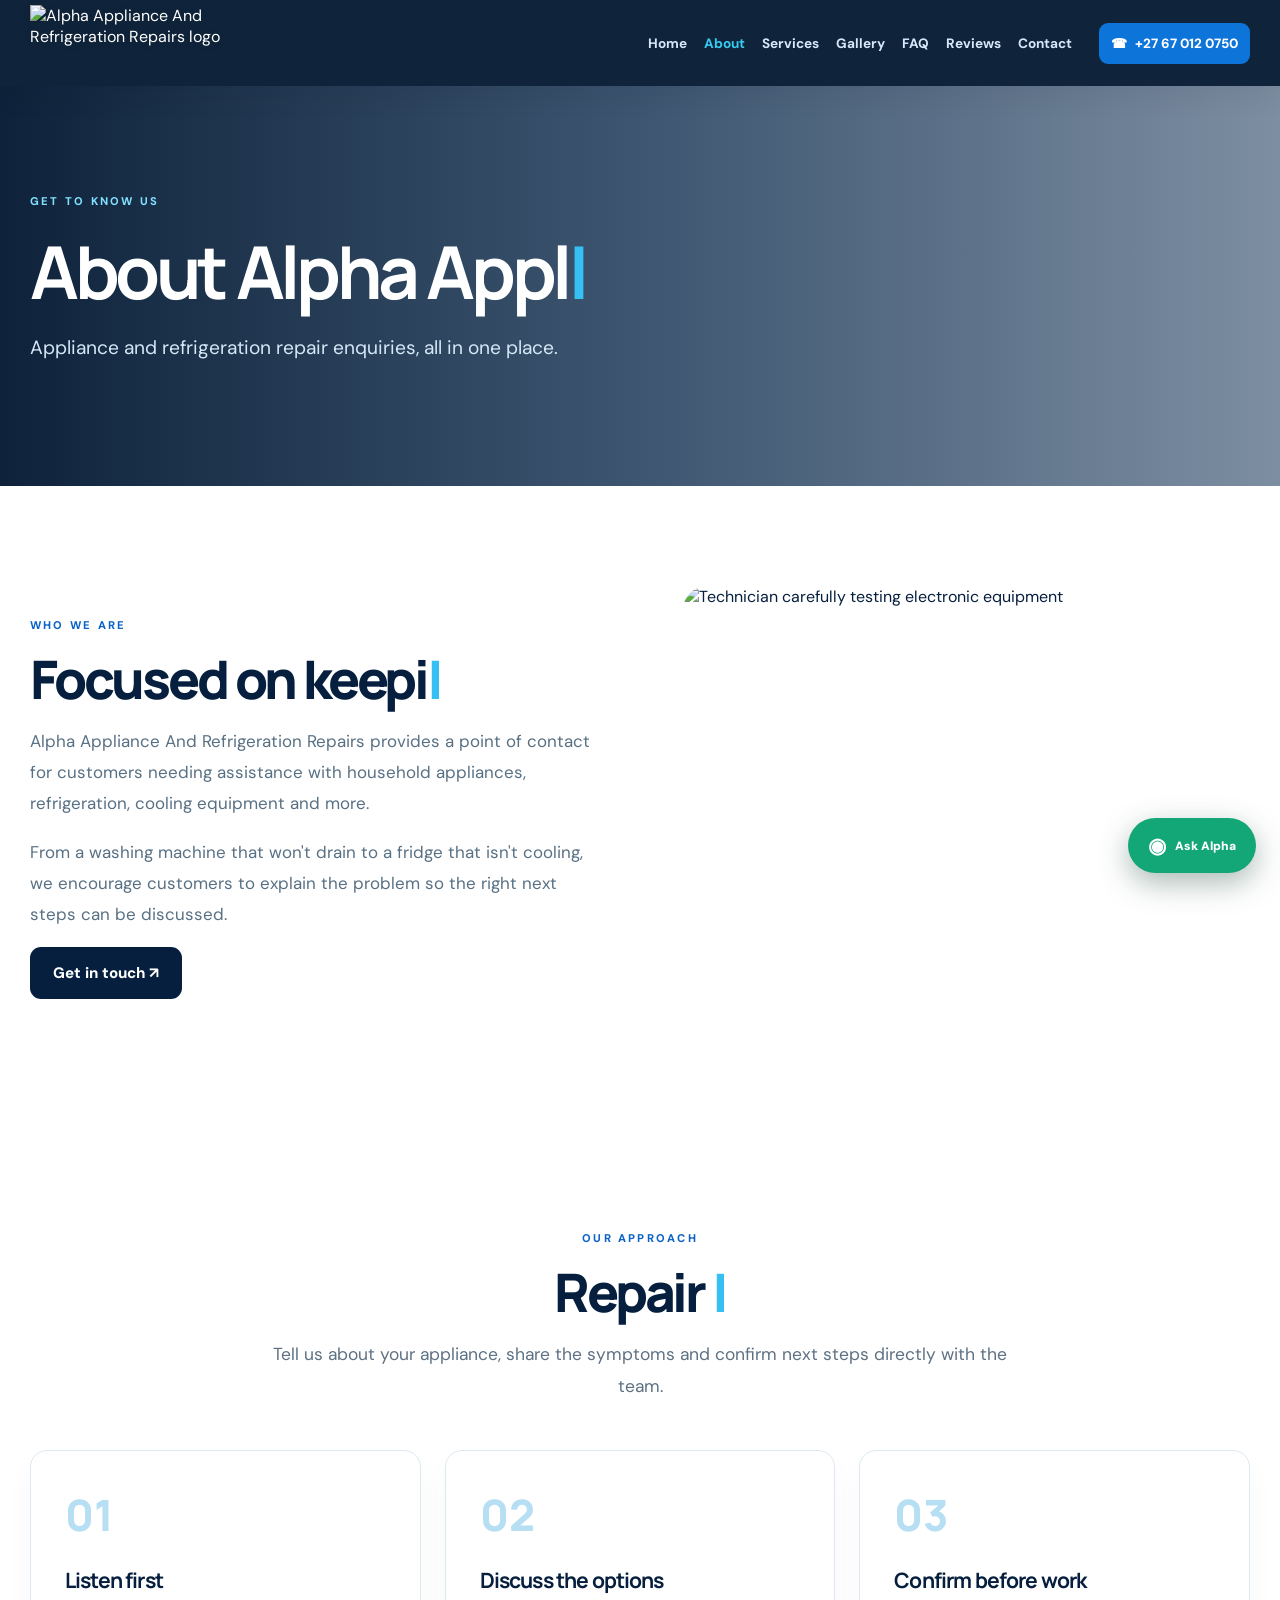
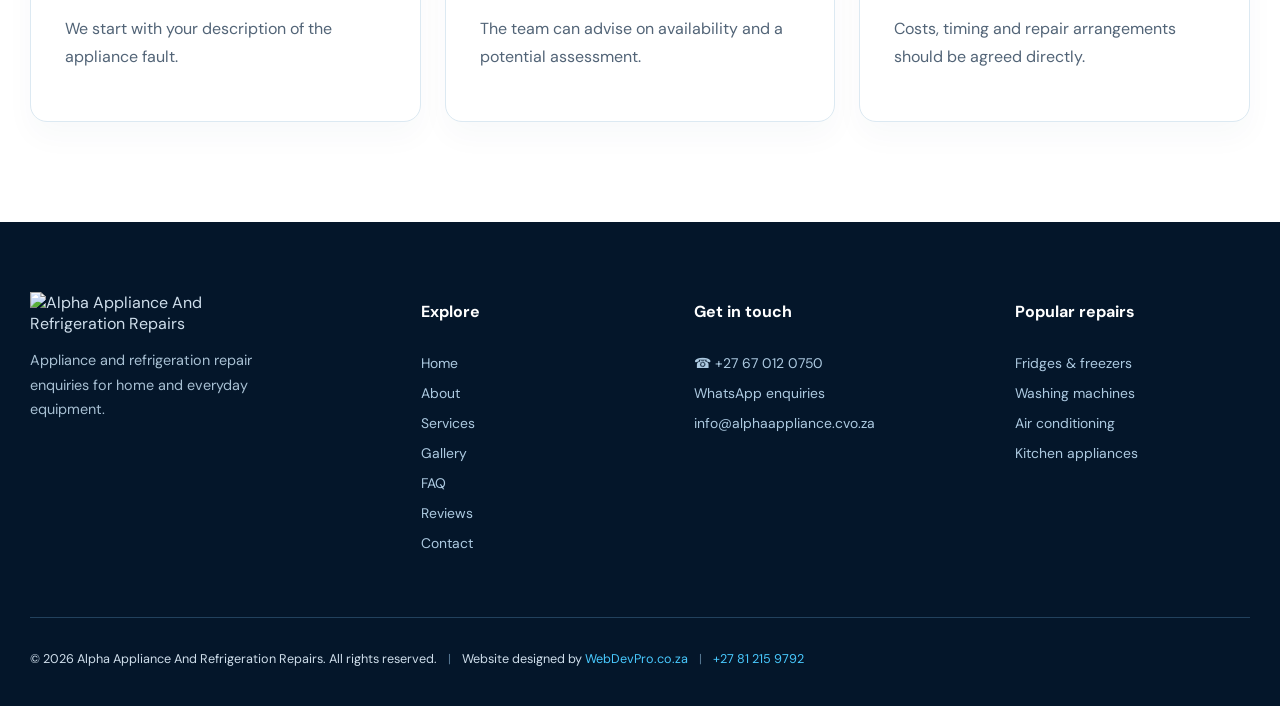
==== about/index.html @ 16c7a9ef "Build UltraMax 7 Alpha Appliance multi-page website" ====
<!doctype html><html lang="en-ZA"><head><meta charset="utf-8"><meta name="viewport" content="width=device-width,initial-scale=1"><meta name="theme-color" content="#061f3e"><meta name="description" content="Learn about Alpha Appliance And Refrigeration Repairs and our practical approach to refrigeration and household appliance repair enquiries."><meta name="robots" content="index,follow,max-image-preview:large"><link rel="canonical" href="https://alpha-appliance-refrigeration.vercel.app/about/"><meta property="og:type" content="website"><meta property="og:site_name" content="Alpha Appliance And Refrigeration Repairs"><meta property="og:title" content="About Us | Alpha Appliance And Refrigeration Repairs"><meta property="og:description" content="Learn about Alpha Appliance And Refrigeration Repairs and our practical approach to refrigeration and household appliance repair enquiries."><meta property="og:url" content="https://alpha-appliance-refrigeration.vercel.app/about/"><meta property="og:image" content="https://images.pexels.com/photos/5463580/pexels-photo-5463580.jpeg"><meta name="twitter:card" content="summary_large_image"><title>About Us | Alpha Appliance And Refrigeration Repairs</title><link rel="icon" href="/assets/icon.svg" type="image/svg+xml"><link rel="manifest" href="/manifest.webmanifest"><link rel="preconnect" href="https://images.pexels.com"><link rel="stylesheet" href="/styles.css"><script type="application/ld+json">{"@context":"https://schema.org","@type":"HomeAndConstructionBusiness","name":"Alpha Appliance And Refrigeration Repairs","url":"https://alpha-appliance-refrigeration.vercel.app","telephone":"+27670120750","email":"info@alphaappliance.cvo.za","description":"Appliance and refrigeration repair enquiries, including household appliances and air conditioning.","areaServed":{"@type":"Country","name":"South Africa"},"hasOfferCatalog":{"@type":"OfferCatalog","name":"Appliance Repair Enquiries","itemListElement":[{"@type":"OfferCatalog","name":"Fridges & freezers"},{"@type":"OfferCatalog","name":"Washing machines"},{"@type":"OfferCatalog","name":"Dishwashers"},{"@type":"OfferCatalog","name":"Tumble dryers"},{"@type":"OfferCatalog","name":"Ovens & stoves"},{"@type":"OfferCatalog","name":"Gas stoves"},{"@type":"OfferCatalog","name":"Microwaves"},{"@type":"OfferCatalog","name":"Televisions"},{"@type":"OfferCatalog","name":"Ice machines"},{"@type":"OfferCatalog","name":"Coffee machines"},{"@type":"OfferCatalog","name":"Air conditioning"}]}}</script></head><body data-page="about"><a class="skip" href="#main-content">Skip to content</a>
<header class="header"><div class="shell header-inner"><a class="brand" href="/" aria-label="Alpha Appliance home"><img class="brand-image" src="/assets/alpha-logo.webp" alt="Alpha Appliance And Refrigeration Repairs logo"><span class="brand-fallback"><b>ALPHA</b><small>APPLIANCE & REFRIGERATION REPAIRS</small></span></a><button id="menuToggle" class="menu-toggle" aria-label="Open navigation" aria-expanded="false" aria-controls="mainNav">☰ <span>Menu</span></button><nav id="mainNav" aria-label="Main navigation"><a class="" href="/" >Home</a><a class="is-active" href="/about/" aria-current="page">About</a><a class="" href="/services/" >Services</a><a class="" href="/gallery/" >Gallery</a><a class="" href="/faq/" >FAQ</a><a class="" href="/testimonials/" >Reviews</a><a class="" href="/contact/" >Contact</a></nav><a class="header-call" href="tel:+27670120750"><span>☎</span> +27 67 012 0750</a></div></header>
<main id="main-content">
<section class="page-hero" style="--page-image:url('https://images.pexels.com/photos/442160/pexels-photo-442160.jpeg?auto=compress&cs=tinysrgb&w=1600')"><div class="shell"><span class="eyebrow light">GET TO KNOW US</span><h1 class="type-heading">About Alpha Appliance</h1><p>Appliance and refrigeration repair enquiries, all in one place.</p></div></section>
<section class="section shell about-layout"><div class="js-reveal"><span class="eyebrow dark">WHO WE ARE</span><h2 class="type-heading">Focused on keeping everyday appliances running.</h2><p>Alpha Appliance And Refrigeration Repairs provides a point of contact for customers needing assistance with household appliances, refrigeration, cooling equipment and more.</p><p>From a washing machine that won't drain to a fridge that isn't cooling, we encourage customers to explain the problem so the right next steps can be discussed.</p><a class="button navy" href="/contact/">Get in touch ↗</a></div><img class="about-photo js-reveal" src="https://images.pexels.com/photos/3825580/pexels-photo-3825580.jpeg?auto=compress&cs=tinysrgb&w=1600" alt="Technician carefully testing electronic equipment" loading="lazy"></section>
<section class="section shell"><div class="section-heading js-reveal"><span class="eyebrow dark">OUR APPROACH</span><h2 class="type-heading">Repair enquiries with clarity.</h2><p class="lede">Tell us about your appliance, share the symptoms and confirm next steps directly with the team.</p></div>
<div class="steps three"><article class="step js-reveal"><span>01</span><h3>Listen first</h3><p>We start with your description of the appliance fault.</p></article><article class="step js-reveal"><span>02</span><h3>Discuss the options</h3><p>The team can advise on availability and a potential assessment.</p></article><article class="step js-reveal"><span>03</span><h3>Confirm before work</h3><p>Costs, timing and repair arrangements should be agreed directly.</p></article></div></section></main>
<footer class="footer"><div class="shell footer-top"><div class="footer-brand"><img src="/assets/alpha-logo.webp" alt="Alpha Appliance And Refrigeration Repairs" loading="lazy"><p>Appliance and refrigeration repair enquiries for home and everyday equipment.</p></div><div><h3>Explore</h3><a href="/">Home</a><a href="/about/">About</a><a href="/services/">Services</a><a href="/gallery/">Gallery</a><a href="/faq/">FAQ</a><a href="/testimonials/">Reviews</a><a href="/contact/">Contact</a></div><div><h3>Get in touch</h3><a href="tel:+27670120750">☎ +27 67 012 0750</a><a href="https://wa.me/27670120750" target="_blank" rel="noopener">WhatsApp enquiries</a><a href="mailto:info@alphaappliance.cvo.za">info@alphaappliance.cvo.za</a></div><div><h3>Popular repairs</h3><a href="/services/">Fridges & freezers</a><a href="/services/">Washing machines</a><a href="/services/">Air conditioning</a><a href="/services/">Kitchen appliances</a></div></div><div class="shell footer-bottom">© <span id="copyrightYear">2026</span> Alpha Appliance And Refrigeration Repairs. All rights reserved. <span class="desktop-sep">|</span> Website designed by <a href="https://webdevpro.co.za" target="_blank" rel="noopener">WebDevPro.co.za</a> <span class="desktop-sep">|</span> <a href="tel:+27812159792">+27 81 215 9792</a></div></footer>
<div class="mobile-dock" aria-label="Quick actions"><a href="/"><span>⌂</span><small>Home</small></a><a href="/services/"><span>▦</span><small>Services</small></a><a href="https://wa.me/27670120750" target="_blank" rel="noopener" class="dock-primary"><span>◉</span><small>WhatsApp</small></a><a href="tel:+27670120750"><span>☎</span><small>Call</small></a><button type="button" id="appHelp"><span>⇩</span><small>App</small></button></div>
<button type="button" class="floating-chat" id="chatOpen" aria-label="Open WhatsApp enquiry assistant"><span aria-hidden="true">◉</span><small>Ask Alpha</small></button><dialog id="chatDialog"><form method="dialog" class="dialog-close"><button aria-label="Close">✕</button></form><div class="chat-heading"><span>◉</span><div><strong>Alpha Appliance</strong><small>Repair enquiry assistant</small></div></div><p>Hi! What do you need help repairing today?</p><div class="chat-options"><a href="https://wa.me/27670120750?text=Hello%20Alpha%20Appliance%2C%20my%20fridge%20or%20freezer%20needs%20repair." target="_blank" rel="noopener">Fridge or freezer ↗</a><a href="https://wa.me/27670120750?text=Hello%20Alpha%20Appliance%2C%20my%20washing%20machine%20needs%20repair." target="_blank" rel="noopener">Washing machine ↗</a><a href="https://wa.me/27670120750?text=Hello%20Alpha%20Appliance%2C%20I%20need%20assistance%20with%20an%20appliance." target="_blank" rel="noopener">Another appliance ↗</a></div></dialog>
<dialog id="installDialog" class="install-dialog"><form method="dialog" class="dialog-close"><button aria-label="Close">✕</button></form><h2>Alpha Appliance app</h2><p>This website is in preview. The installable PWA is prepared but will be activated after final client approval to avoid installing an unfinished site.</p><button type="button" class="button navy" id="closeInstall">Close</button></dialog><script src="/script.js" defer></script></body></html>
---- styles.css ----
@import url('https://fonts.googleapis.com/css2?family=DM+Sans:wght@400;500;600;700;800&family=Manrope:wght@400;500;600;700;800&display=swap');
:root{--navy:#061f3e;--deep:#041428;--blue:#0b62c8;--bright:#1689ee;--ice:#10c1e7;--red:#f04b47;--white:#fff;--slate:#526477;--light:#f3f8fc;--line:#dce8f3;--motion:cubic-bezier(.22,1,.36,1)}
*{box-sizing:border-box}html{scroll-behavior:smooth;scroll-padding-top:100px}body{margin:0;background:white;color:var(--navy);font-family:"DM Sans",Arial,sans-serif;overflow-x:hidden}a{text-decoration:none;color:inherit}button,input,select,textarea{font:inherit}button{cursor:pointer}img{max-width:100%;display:block}::selection{background:#80daf7;color:#03213f}:focus-visible{outline:3px solid var(--ice);outline-offset:4px}.shell{width:min(1220px,calc(100% - 44px));margin:auto}.skip{position:absolute;transform:translateY(-150%);top:0;left:10px;background:white;z-index:99;padding:12px}.skip:focus{transform:none}.header{background:#061b32f5;color:white;position:sticky;top:0;z-index:90;box-shadow:0 10px 28px #00102212;backdrop-filter:blur(20px)}.header-inner{height:86px;display:flex;align-items:center;gap:27px}.brand{display:flex;align-items:center;flex:0 0 243px;min-width:0}.brand-image{width:234px;height:76px;object-fit:contain;filter:drop-shadow(0 1px 3px #0002)}.brand-fallback{display:none}.header nav{display:flex;align-items:center;gap:17px;margin-left:auto}.header nav a{font-size:.85rem;font-weight:700;color:#d6e8fa;transition:color .25s}.header nav a:hover,.header nav .is-active{color:#36ccf1}.header-call{display:inline-flex;gap:8px;align-items:center;background:#0d74d9;border-radius:9px;padding:12px;font-weight:800;font-size:.84rem;white-space:nowrap;transition:background .3s,transform .4s}.header-call:hover{background:#1297fa;transform:translateY(-3px)}.menu-toggle{display:none}.hero{height:min(830px,calc(100svh - 86px));min-height:615px;position:relative;color:white;display:flex;align-items:center;overflow:hidden;background:#071e36}.slides,.hero-slide,.hero-shade{position:absolute;inset:0}.hero-slide{background-size:cover;background-position:center;opacity:0;transform:scale(1.09);transition:opacity 1.2s ease,transform 7.8s linear}.hero-slide.active{opacity:1;transform:scale(1)}.hero-shade{background:linear-gradient(90deg,rgba(2,15,31,.96) 0%,rgba(4,24,47,.87) 37%,rgba(4,26,50,.35) 75%),linear-gradient(0deg,#03112166,transparent 30%)}.hero-content{position:relative;z-index:2;padding:48px 0 80px}.eyebrow{letter-spacing:.2em;text-transform:uppercase;font-size:.7rem;font-weight:800;color:var(--ice);display:inline-flex;align-items:center;gap:12px}.eyebrow.dark{color:var(--blue)}.eyebrow.light{color:#82dffd}.pulse{height:7px;width:7px;border-radius:50%;background:#55dbea;box-shadow:0 0 0 6px #55dbea3b}.hero-heading{font-family:Manrope,Arial,sans-serif;font-size:clamp(3.4rem,7.1vw,6.9rem);line-height:1.06;letter-spacing:-.066em;max-width:900px;margin:25px 0 23px;font-weight:800;text-wrap:balance}.hero-description{font-size:clamp(1.04rem,1.8vw,1.26rem);line-height:1.75;max-width:690px;color:#d7e8f6;min-height:70px}.hero-actions{display:flex;align-items:center;gap:13px;margin-top:28px;flex-wrap:wrap}.button{border:0;display:inline-flex;justify-content:center;align-items:center;gap:20px;font-weight:800;font-size:.95rem;border-radius:11px;padding:16px 23px;transition:transform .45s var(--motion),box-shadow .4s,background .3s;cursor:pointer;text-align:center}.button:hover{transform:translateY(-4px);box-shadow:0 12px 25px #0002}.button.primary{background:linear-gradient(135deg,#23b9ec,#0e78e7);color:white}.button.navy{background:var(--navy);color:white}.button.white{background:white;color:var(--navy)}.button.outline{border:1px solid #cde8fa95;color:white;background:#ffffff10}.hero-highlights{display:flex;gap:24px;margin-top:52px;color:#f2f8fc;font-size:.85rem;font-weight:700;flex-wrap:wrap}.hero-highlights span{border-left:2px solid #35bff2;padding-left:12px}.slider-control{z-index:3;position:absolute;right:5%;bottom:40px;display:flex;align-items:center;gap:17px}.slider-control>button{border:1px solid #bad5ea90;color:white;background:#ffffff18;width:45px;height:45px;border-radius:50%;font-size:1.6rem}.dots{display:flex;gap:8px}.dot{width:22px;height:6px;border:0;border-radius:99px;background:#d2e5f65c;padding:0}.dot.current{background:#3ccefc;width:35px}.service-strip{background:#e9f5fd;border-bottom:1px solid #d5e6f2}.strip-grid{display:grid;grid-template-columns:repeat(3,1fr);padding:28px 0}.strip-grid div{display:flex;flex-direction:column;gap:7px;border-right:1px solid #c9dce9;padding:3px 26px}.strip-grid div:first-child{padding-left:0}.strip-grid div:last-child{border:0}.strip-grid b{font-size:.94rem}.strip-grid span{color:#5c7183;font-size:.86rem}.section{padding:100px 0}.section-heading{max-width:775px;margin:0 auto 48px;text-align:center}.section-heading h2,h2.type-heading{font-family:Manrope,Arial,sans-serif;font-weight:800;line-height:1.13;font-size:clamp(2.1rem,4.15vw,4.2rem);letter-spacing:-.06em;margin:15px 0 17px}.section-heading p,.lede{font-size:1.09rem;color:#5d7183;line-height:1.78}.flips{display:grid;grid-template-columns:repeat(3,1fr);gap:21px}.flip-card{padding:0;border:0;background:none;text-align:left;height:330px;perspective:1200px}.flip-inner{position:relative;display:block;height:100%;width:100%;transform-style:preserve-3d;transition:transform 1.15s var(--motion)}.flip-card:hover .flip-inner,.flip-card.flipped .flip-inner,.flip-card:focus-visible .flip-inner{transform:rotateY(180deg)}.flip-face{backface-visibility:hidden;position:absolute;inset:0;border-radius:21px;padding:33px;display:flex;flex-direction:column;align-items:flex-start;justify-content:space-between;box-shadow:0 15px 45px #071e3a12}.flip-front{background:linear-gradient(140deg,#e8f6ff,#ffffff 68%);border:1px solid #d1eaf8}.flip-back{transform:rotateY(180deg);background:linear-gradient(140deg,#041e3c,#0d62b6);color:white}.flip-symbol{font-size:3.8rem;color:#0b72d8}.flip-number,.flip-hint{font-size:.75rem;font-weight:800;letter-spacing:.12em;color:#428ab3}.flip-face strong{font-family:Manrope;font-size:1.7rem;font-weight:800;letter-spacing:-.05em}.flip-back span{line-height:1.65;font-size:.91rem}.flip-back .flip-link{color:#8ae8ff;font-weight:800}.center{text-align:center;margin-top:42px}.feature-band{background:#eaf4fb;padding:100px 0}.feature-layout,.about-layout{display:grid;grid-template-columns:1fr 1fr;gap:7%;align-items:center}.feature-image{min-height:470px;position:relative;border-radius:24px;overflow:hidden;box-shadow:20px 20px 0 #d2e6f4}.feature-image img{height:470px;width:100%;object-fit:cover;transition:transform 1.5s}.feature-image:hover img{transform:scale(1.06)}.image-label{position:absolute;bottom:20px;left:20px;background:#ffffffec;padding:13px 18px;border-radius:9px;font-weight:800}.image-label span{color:#0c74d8}.feature-copy h2{margin:14px 0 20px}.feature-copy p,.about-layout p{color:#587083;line-height:1.84;font-size:1.06rem}.checks{list-style:none;padding:0;margin:28px 0 35px}.checks li{padding:12px 0 12px 34px;position:relative;font-weight:700;font-size:.95rem}.checks li:before{content:'✓';position:absolute;left:0;color:#109ecf;font-weight:900}.steps{display:grid;grid-template-columns:repeat(3,1fr);gap:24px}.step{border:1px solid #dce9f2;border-radius:17px;padding:34px;background:white;box-shadow:0 15px 30px #0d396208}.step>span{font-size:2.7rem;font-weight:900;color:#b7dff4;font-family:Manrope}.step h3{font-family:Manrope;font-size:1.32rem;letter-spacing:-.04em}.step p{line-height:1.75;color:var(--slate)}.quote-banner{background:radial-gradient(circle at 85% 15%,#167bce,#06284d 40%,#04192d);color:white;padding:75px 0}.quote-banner-inner{display:flex;align-items:center;justify-content:space-between;gap:30px}.quote-banner h2{max-width:680px}.quote-banner p{color:#c3d9e8;font-size:1.08rem}.page-hero{min-height:400px;background-image:linear-gradient(90deg,#061b34f7,#09284ac9,#0a2b5088),var(--page-image);background-size:cover;background-position:center;display:flex;align-items:center;color:white;padding:70px 0}.page-hero h1{font-family:Manrope;font-size:clamp(2.8rem,5.7vw,5rem);letter-spacing:-.06em;line-height:1.13;max-width:850px;margin:20px 0}.page-hero p{color:#d4e8f6;font-size:1.2rem;max-width:700px;line-height:1.65}.about-photo{height:440px;width:100%;border-radius:24px;object-fit:cover}.service-grid{display:grid;grid-template-columns:repeat(3,1fr);gap:21px}.service-card{padding:30px;background:white;border:1px solid var(--line);border-radius:18px;box-shadow:0 12px 40px #113d6b0a;transition:transform .5s var(--motion),box-shadow .5s}.service-card:hover{transform:translateY(-8px);box-shadow:0 15px 44px #113d6b23}.service-icon{display:grid;place-items:center;width:65px;height:65px;font-size:2rem;border-radius:16px;background:#e9f5ff}.service-card h3{font-size:1.27rem;margin:25px 0 9px}.service-card p{color:var(--slate);line-height:1.7;min-height:83px}.service-card a{color:#076ec7;font-weight:800;font-size:.86rem}.gallery-grid{display:grid;grid-template-columns:repeat(3,1fr);gap:22px}.gallery-item{margin:0;background:#f7fbfd;border-radius:17px;overflow:hidden;box-shadow:0 15px 40px #0b305715}.gallery-item img{height:275px;width:100%;object-fit:cover;transition:transform 1.2s}.gallery-item:hover img{transform:scale(1.07)}.gallery-item figcaption{padding:20px;display:flex;flex-direction:column;gap:6px}.gallery-item figcaption span,.photo-note{font-size:.8rem;color:var(--slate)}.photo-note{text-align:center;line-height:1.7;margin-top:30px}.faq-layout{display:grid;grid-template-columns:.85fr 1.4fr;gap:75px;align-items:start}.faq-layout p{color:var(--slate);line-height:1.8}.faq-list details{border-bottom:1px solid var(--line);padding:23px 0}.faq-list summary{display:flex;align-items:center;justify-content:space-between;gap:20px;cursor:pointer;font-size:1.05rem;font-weight:800;list-style:none}.faq-list summary::-webkit-details-marker{display:none}.faq-list summary span{color:#0a84d6;font-size:1.5rem}.faq-list details[open] summary span{transform:rotate(45deg)}.faq-list details p{line-height:1.8;margin:20px 0 2px}.empty-review{text-align:center;max-width:740px;margin:auto;background:#f0f8fd;border-radius:30px;padding:70px 50px}.starline{color:#e8b540;font-size:1.5rem;letter-spacing:.2em}.empty-review p{color:var(--slate);line-height:1.8;font-size:1.06rem}.contact-grid{display:grid;grid-template-columns:.9fr 1.1fr;gap:8%;align-items:start}.contact-grid>div>p{line-height:1.8;color:var(--slate)}.contact-method{display:flex;gap:19px;margin:27px 0;align-items:center}.contact-method>span{width:58px;height:58px;border-radius:13px;background:#e9f5ff;color:#167ad0;display:grid;place-items:center;font-size:1.5rem}.contact-method div{display:flex;flex-direction:column;gap:5px}.contact-method a{color:#0875d1;font-weight:700;overflow-wrap:anywhere}.contact-method b{font-size:.9rem}.small-note{font-size:.8rem}.enquiry-form{background:#f0f7fc;border:1px solid #d7e8f6;border-radius:23px;padding:42px;box-shadow:0 18px 60px #041f3b12}.enquiry-form h3{font-size:1.75rem;letter-spacing:-.04em;margin:12px 0 25px}.enquiry-form label{display:block;font-weight:800;font-size:.85rem;margin:18px 0 8px}.enquiry-form input,.enquiry-form textarea,.enquiry-form select{width:100%;border:1px solid #cadeed;background:#fff;border-radius:10px;padding:14px 15px;color:#082b46}.enquiry-form .full{width:100%;margin-top:22px}.form-note{font-size:.77rem;color:#657c8e;line-height:1.5}.footer{background:#04162a;color:#cfdeeb;padding:70px 0 35px}.footer-top{display:grid;grid-template-columns:1.5fr 1fr 1.2fr 1fr;gap:38px}.footer-brand img{width:245px;max-height:100px;object-fit:contain}.footer-brand p{line-height:1.7;font-size:.9rem;max-width:280px;color:#a8c0d3}.footer h3{font-size:1rem;color:white;margin:9px 0 20px}.footer-top>div:not(:first-child){display:flex;flex-direction:column;gap:12px}.footer-top a{font-size:.87rem;color:#adcae1}.footer-top a:hover,.footer-bottom a{color:#49caff}.footer-bottom{border-top:1px solid #22415d;padding-top:28px;margin-top:65px;font-size:.79rem;line-height:2}.desktop-sep{margin:0 8px;color:#53748f}.mobile-dock{display:none}.floating-chat{position:fixed;right:24px;bottom:27px;z-index:75;display:flex;align-items:center;gap:9px;border:0;border-radius:50px;background:#13a677;color:white;padding:14px 20px;box-shadow:0 10px 30px #06382857;font-weight:900;transition:transform .4s}.floating-chat:hover{transform:translateY(-6px)}.floating-chat span{font-size:1.3rem}.floating-chat small{font-size:.75rem}dialog{max-width:410px;border:0;border-radius:20px;padding:30px;box-shadow:0 20px 70px #001d3f66;color:var(--navy);width:calc(100% - 40px)}dialog::backdrop{background:#03182c9a}.dialog-close{position:absolute;right:12px;top:12px}.dialog-close button{background:#e7f1fa;border:0;width:30px;height:30px;border-radius:50%;font-weight:900}.chat-heading{display:flex;gap:13px;background:#e5f8ef;padding:15px;border-radius:13px}.chat-heading>span{font-size:2rem;color:#0b9e6c}.chat-heading div{display:flex;flex-direction:column;gap:6px}.chat-heading small{color:#4d6a69}.chat-options{display:flex;flex-direction:column;gap:9px}.chat-options a{background:#e9f6ff;border-radius:9px;padding:13px;font-weight:800;color:#0c548e}.install-dialog h2{font-size:1.5rem}.type-heading.typing::after{content:'|';color:#36bff3;animation:blink .8s step-end infinite}@keyframes blink{50%{opacity:0}}.words-animate>span{display:inline-block;opacity:0;transform:translateY(17px);animation:wordup .75s forwards}@keyframes wordup{to{opacity:1;transform:none}}.will-reveal{opacity:0;transform:translateY(35px);transition:opacity 1s var(--motion),transform 1.15s var(--motion)}.will-reveal:nth-child(2n){transform:translateX(30px)}.will-reveal.visible{opacity:1;transform:none}
@media(max-width:1180px){.header-inner{gap:17px}.brand{flex-basis:206px}.brand-image{width:205px}.header nav{gap:12px}.header nav a{font-size:.77rem}.header-call{font-size:.73rem;padding:10px}.footer-top{grid-template-columns:1.5fr 1fr 1fr}}
@media(max-width:900px){.header nav{gap:10px}.header-call{display:none}.service-grid,.gallery-grid{grid-template-columns:repeat(2,1fr)}.section{padding:75px 0}.feature-layout,.about-layout{gap:35px}.faq-layout,.contact-grid{gap:35px}.hero-heading{font-size:clamp(3rem,7.4vw,5.2rem)}}
@media(max-width:767px){.shell{width:min(100% - 34px,560px)}.header-inner{height:67px}.brand{flex:1}.brand-image{width:185px;height:60px}.menu-toggle{display:flex;align-items:center;gap:8px;background:transparent;border:1px solid #ffffff70;color:white;padding:9px 12px;border-radius:9px;font-weight:800}.header nav{display:none;position:absolute;top:67px;left:0;right:0;background:#061b32;padding:18px 24px 26px;flex-direction:column;align-items:stretch;gap:0;box-shadow:0 16px 24px #0003}.header nav.open{display:flex}.header nav a{font-size:1rem;padding:14px 4px;border-bottom:1px solid #234661}.hero{height:78svh;min-height:590px}.hero-shade{background:linear-gradient(90deg,#031529e8,#061f3acc),linear-gradient(0deg,#0315294f,transparent)}.hero-content{padding:35px 0 65px}.hero-heading{font-size:clamp(2.8rem,12vw,4.5rem);line-height:1.08}.hero-description{font-size:1.01rem;line-height:1.65;min-height:100px}.eyebrow{letter-spacing:.12em;font-size:.64rem}.hero-highlights{display:none}.slider-control{right:18px;bottom:14px}.slider-control>button{width:39px;height:39px}.button{padding:15px 17px}.strip-grid{grid-template-columns:1fr;gap:0;padding:18px 0}.strip-grid div,.strip-grid div:first-child{padding:11px 0;border-right:0;border-bottom:1px solid #d1e0e9}.strip-grid div:last-child{border:0}.section{padding:70px 0}.section-heading{margin-bottom:36px}.section-heading h2,h2.type-heading{font-size:clamp(2rem,9vw,3.2rem)}.flips,.steps,.service-grid,.gallery-grid{grid-template-columns:1fr}.flip-card{height:280px}.feature-layout,.about-layout,.faq-layout,.contact-grid{grid-template-columns:1fr}.feature-band{padding:75px 0}.feature-image,.feature-image img{height:310px;min-height:310px}.feature-image{box-shadow:10px 10px 0 #d2e6f4}.feature-copy{padding-top:26px}.quote-banner{padding:70px 0}.quote-banner-inner{flex-direction:column;align-items:flex-start}.page-hero{min-height:340px;padding:60px 0}.page-hero h1{font-size:clamp(2.7rem,9.8vw,3.8rem)}.page-hero p{font-size:1rem}.about-photo{height:320px}.service-card p{min-height:auto}.gallery-item img{height:290px}.empty-review{padding:45px 22px}.enquiry-form{padding:26px 22px}.footer{padding:55px 0 40px}.footer-top{grid-template-columns:1fr 1fr;gap:33px}.footer-brand{grid-column:span 2}.footer-bottom{margin-top:45px}.mobile-dock{position:fixed;bottom:0;left:0;right:0;z-index:80;display:grid;grid-template-columns:repeat(5,1fr);background:#061b33;color:white;padding:6px 5px calc(6px + env(safe-area-inset-bottom));box-shadow:0 -8px 24px #0004}.mobile-dock a,.mobile-dock button{background:transparent;color:white;border:0;display:flex;flex-direction:column;align-items:center;justify-content:center;gap:4px;min-height:52px;font-size:1.35rem}.mobile-dock small{font-size:.62rem;font-weight:800}.mobile-dock .dock-primary{color:#66e4ca}.floating-chat{bottom:85px;right:14px;padding:12px 14px}.floating-chat small{display:none}body{padding-bottom:calc(68px + env(safe-area-inset-bottom))}.desktop-sep{margin:0 3px}}
@media(max-width:400px){.hero-heading{font-size:2.75rem}.hero-actions .button{width:100%}.hero-content{padding-bottom:90px}.footer-top{grid-template-columns:1fr}.footer-brand{grid-column:span 1}}
@media(prefers-reduced-motion:reduce){*,*::before,*::after{scroll-behavior:auto!important;transition:none!important;animation:none!important}.will-reveal{opacity:1!important;transform:none!important}.hero-slide{transform:none!important}.words-animate>span{opacity:1!important;transform:none!important}.flip-card:hover .flip-inner,.flip-card.flipped .flip-inner{transform:none!important}.flip-card.flipped .flip-front{display:none}.flip-card.flipped .flip-back{transform:none!important;display:flex}}
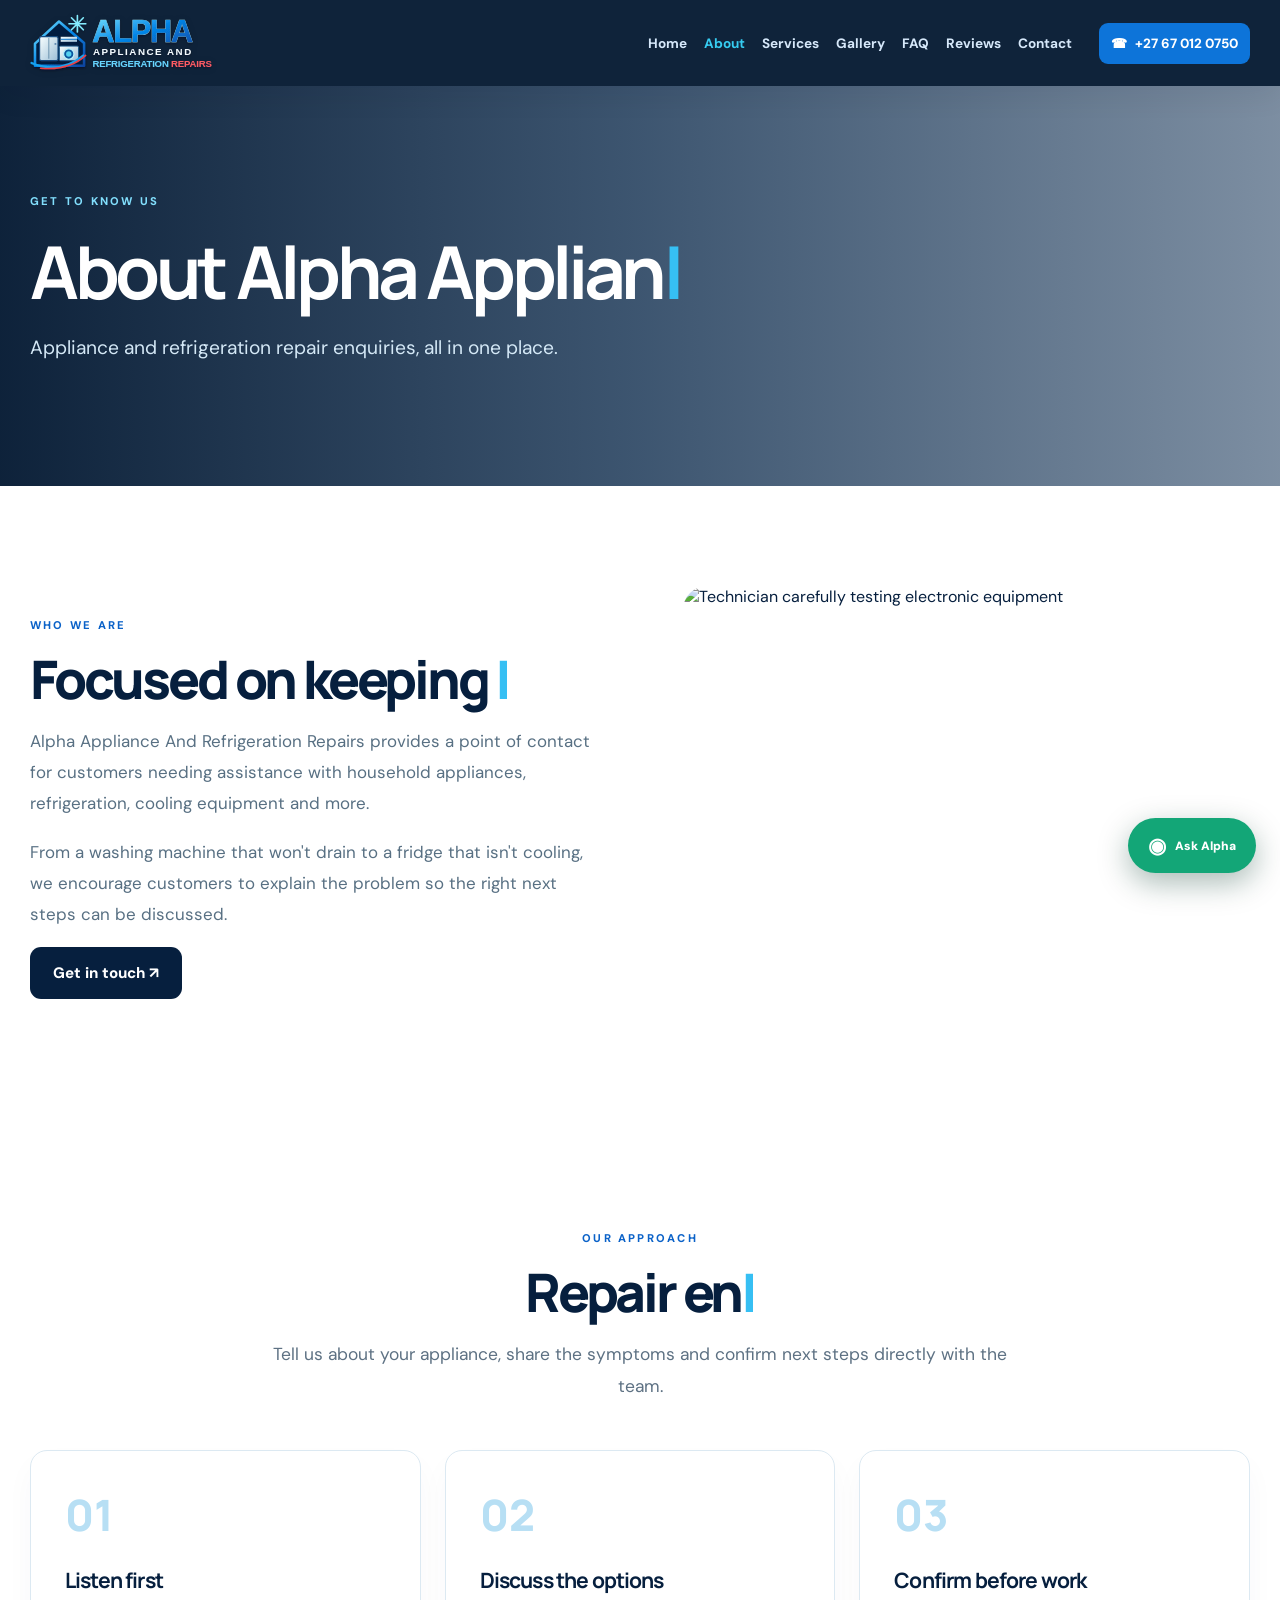
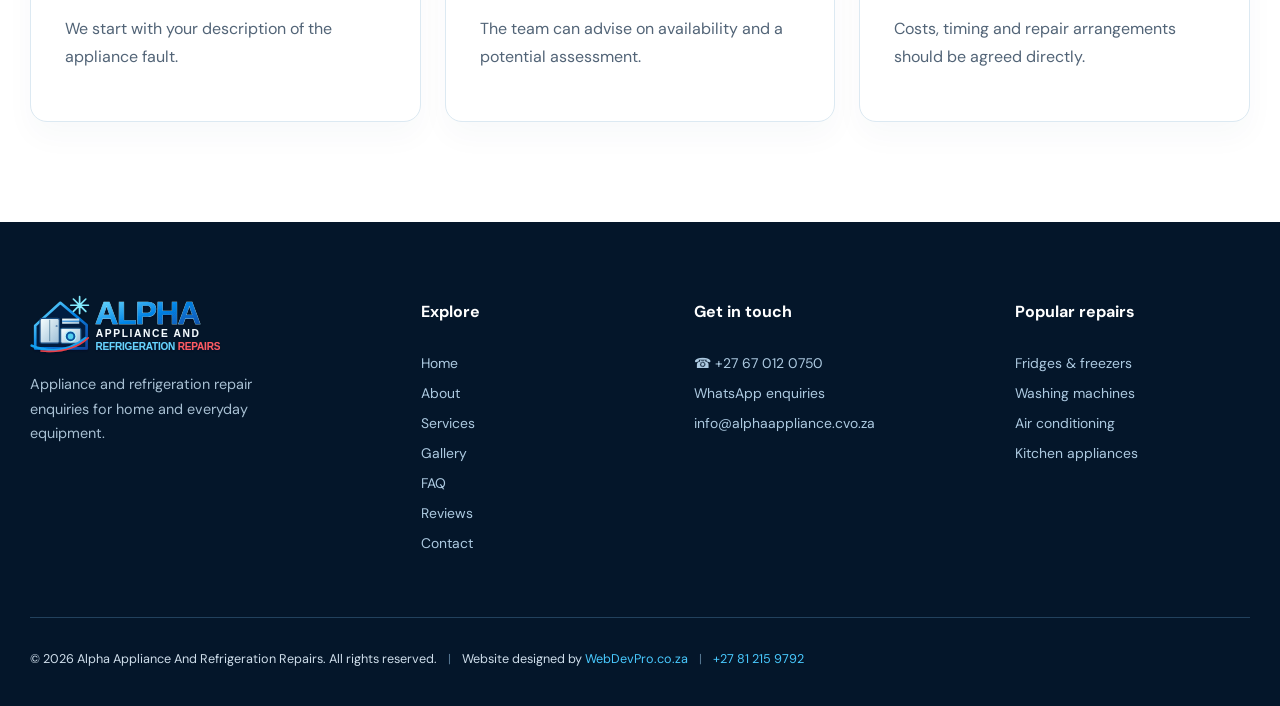
==== commit 3582da79: "Add Alpha-branded high-resolution responsive SVG logo across pages" ====
--- a/about/index.html
+++ b/about/index.html
@@ -1,11 +1,11 @@
 <!doctype html><html lang="en-ZA"><head><meta charset="utf-8"><meta name="viewport" content="width=device-width,initial-scale=1"><meta name="theme-color" content="#061f3e"><meta name="description" content="Learn about Alpha Appliance And Refrigeration Repairs and our practical approach to refrigeration and household appliance repair enquiries."><meta name="robots" content="index,follow,max-image-preview:large"><link rel="canonical" href="https://alpha-appliance-refrigeration.vercel.app/about/"><meta property="og:type" content="website"><meta property="og:site_name" content="Alpha Appliance And Refrigeration Repairs"><meta property="og:title" content="About Us | Alpha Appliance And Refrigeration Repairs"><meta property="og:description" content="Learn about Alpha Appliance And Refrigeration Repairs and our practical approach to refrigeration and household appliance repair enquiries."><meta property="og:url" content="https://alpha-appliance-refrigeration.vercel.app/about/"><meta property="og:image" content="https://images.pexels.com/photos/5463580/pexels-photo-5463580.jpeg"><meta name="twitter:card" content="summary_large_image"><title>About Us | Alpha Appliance And Refrigeration Repairs</title><link rel="icon" href="/assets/icon.svg" type="image/svg+xml"><link rel="manifest" href="/manifest.webmanifest"><link rel="preconnect" href="https://images.pexels.com"><link rel="stylesheet" href="/styles.css"><script type="application/ld+json">{"@context":"https://schema.org","@type":"HomeAndConstructionBusiness","name":"Alpha Appliance And Refrigeration Repairs","url":"https://alpha-appliance-refrigeration.vercel.app","telephone":"+27670120750","email":"info@alphaappliance.cvo.za","description":"Appliance and refrigeration repair enquiries, including household appliances and air conditioning.","areaServed":{"@type":"Country","name":"South Africa"},"hasOfferCatalog":{"@type":"OfferCatalog","name":"Appliance Repair Enquiries","itemListElement":[{"@type":"OfferCatalog","name":"Fridges & freezers"},{"@type":"OfferCatalog","name":"Washing machines"},{"@type":"OfferCatalog","name":"Dishwashers"},{"@type":"OfferCatalog","name":"Tumble dryers"},{"@type":"OfferCatalog","name":"Ovens & stoves"},{"@type":"OfferCatalog","name":"Gas stoves"},{"@type":"OfferCatalog","name":"Microwaves"},{"@type":"OfferCatalog","name":"Televisions"},{"@type":"OfferCatalog","name":"Ice machines"},{"@type":"OfferCatalog","name":"Coffee machines"},{"@type":"OfferCatalog","name":"Air conditioning"}]}}</script></head><body data-page="about"><a class="skip" href="#main-content">Skip to content</a>
-<header class="header"><div class="shell header-inner"><a class="brand" href="/" aria-label="Alpha Appliance home"><img class="brand-image" src="/assets/alpha-logo.webp" alt="Alpha Appliance And Refrigeration Repairs logo"><span class="brand-fallback"><b>ALPHA</b><small>APPLIANCE & REFRIGERATION REPAIRS</small></span></a><button id="menuToggle" class="menu-toggle" aria-label="Open navigation" aria-expanded="false" aria-controls="mainNav">☰ <span>Menu</span></button><nav id="mainNav" aria-label="Main navigation"><a class="" href="/" >Home</a><a class="is-active" href="/about/" aria-current="page">About</a><a class="" href="/services/" >Services</a><a class="" href="/gallery/" >Gallery</a><a class="" href="/faq/" >FAQ</a><a class="" href="/testimonials/" >Reviews</a><a class="" href="/contact/" >Contact</a></nav><a class="header-call" href="tel:+27670120750"><span>☎</span> +27 67 012 0750</a></div></header>
+<header class="header"><div class="shell header-inner"><a class="brand" href="/" aria-label="Alpha Appliance home"><img class="brand-image" src="/assets/alpha-logo.svg" alt="Alpha Appliance And Refrigeration Repairs logo"><span class="brand-fallback"><b>ALPHA</b><small>APPLIANCE & REFRIGERATION REPAIRS</small></span></a><button id="menuToggle" class="menu-toggle" aria-label="Open navigation" aria-expanded="false" aria-controls="mainNav">☰ <span>Menu</span></button><nav id="mainNav" aria-label="Main navigation"><a class="" href="/" >Home</a><a class="is-active" href="/about/" aria-current="page">About</a><a class="" href="/services/" >Services</a><a class="" href="/gallery/" >Gallery</a><a class="" href="/faq/" >FAQ</a><a class="" href="/testimonials/" >Reviews</a><a class="" href="/contact/" >Contact</a></nav><a class="header-call" href="tel:+27670120750"><span>☎</span> +27 67 012 0750</a></div></header>
 <main id="main-content">
 <section class="page-hero" style="--page-image:url('https://images.pexels.com/photos/442160/pexels-photo-442160.jpeg?auto=compress&cs=tinysrgb&w=1600')"><div class="shell"><span class="eyebrow light">GET TO KNOW US</span><h1 class="type-heading">About Alpha Appliance</h1><p>Appliance and refrigeration repair enquiries, all in one place.</p></div></section>
 <section class="section shell about-layout"><div class="js-reveal"><span class="eyebrow dark">WHO WE ARE</span><h2 class="type-heading">Focused on keeping everyday appliances running.</h2><p>Alpha Appliance And Refrigeration Repairs provides a point of contact for customers needing assistance with household appliances, refrigeration, cooling equipment and more.</p><p>From a washing machine that won't drain to a fridge that isn't cooling, we encourage customers to explain the problem so the right next steps can be discussed.</p><a class="button navy" href="/contact/">Get in touch ↗</a></div><img class="about-photo js-reveal" src="https://images.pexels.com/photos/3825580/pexels-photo-3825580.jpeg?auto=compress&cs=tinysrgb&w=1600" alt="Technician carefully testing electronic equipment" loading="lazy"></section>
 <section class="section shell"><div class="section-heading js-reveal"><span class="eyebrow dark">OUR APPROACH</span><h2 class="type-heading">Repair enquiries with clarity.</h2><p class="lede">Tell us about your appliance, share the symptoms and confirm next steps directly with the team.</p></div>
 <div class="steps three"><article class="step js-reveal"><span>01</span><h3>Listen first</h3><p>We start with your description of the appliance fault.</p></article><article class="step js-reveal"><span>02</span><h3>Discuss the options</h3><p>The team can advise on availability and a potential assessment.</p></article><article class="step js-reveal"><span>03</span><h3>Confirm before work</h3><p>Costs, timing and repair arrangements should be agreed directly.</p></article></div></section></main>
-<footer class="footer"><div class="shell footer-top"><div class="footer-brand"><img src="/assets/alpha-logo.webp" alt="Alpha Appliance And Refrigeration Repairs" loading="lazy"><p>Appliance and refrigeration repair enquiries for home and everyday equipment.</p></div><div><h3>Explore</h3><a href="/">Home</a><a href="/about/">About</a><a href="/services/">Services</a><a href="/gallery/">Gallery</a><a href="/faq/">FAQ</a><a href="/testimonials/">Reviews</a><a href="/contact/">Contact</a></div><div><h3>Get in touch</h3><a href="tel:+27670120750">☎ +27 67 012 0750</a><a href="https://wa.me/27670120750" target="_blank" rel="noopener">WhatsApp enquiries</a><a href="mailto:info@alphaappliance.cvo.za">info@alphaappliance.cvo.za</a></div><div><h3>Popular repairs</h3><a href="/services/">Fridges & freezers</a><a href="/services/">Washing machines</a><a href="/services/">Air conditioning</a><a href="/services/">Kitchen appliances</a></div></div><div class="shell footer-bottom">© <span id="copyrightYear">2026</span> Alpha Appliance And Refrigeration Repairs. All rights reserved. <span class="desktop-sep">|</span> Website designed by <a href="https://webdevpro.co.za" target="_blank" rel="noopener">WebDevPro.co.za</a> <span class="desktop-sep">|</span> <a href="tel:+27812159792">+27 81 215 9792</a></div></footer>
+<footer class="footer"><div class="shell footer-top"><div class="footer-brand"><img src="/assets/alpha-logo.svg" alt="Alpha Appliance And Refrigeration Repairs" loading="lazy"><p>Appliance and refrigeration repair enquiries for home and everyday equipment.</p></div><div><h3>Explore</h3><a href="/">Home</a><a href="/about/">About</a><a href="/services/">Services</a><a href="/gallery/">Gallery</a><a href="/faq/">FAQ</a><a href="/testimonials/">Reviews</a><a href="/contact/">Contact</a></div><div><h3>Get in touch</h3><a href="tel:+27670120750">☎ +27 67 012 0750</a><a href="https://wa.me/27670120750" target="_blank" rel="noopener">WhatsApp enquiries</a><a href="mailto:info@alphaappliance.cvo.za">info@alphaappliance.cvo.za</a></div><div><h3>Popular repairs</h3><a href="/services/">Fridges & freezers</a><a href="/services/">Washing machines</a><a href="/services/">Air conditioning</a><a href="/services/">Kitchen appliances</a></div></div><div class="shell footer-bottom">© <span id="copyrightYear">2026</span> Alpha Appliance And Refrigeration Repairs. All rights reserved. <span class="desktop-sep">|</span> Website designed by <a href="https://webdevpro.co.za" target="_blank" rel="noopener">WebDevPro.co.za</a> <span class="desktop-sep">|</span> <a href="tel:+27812159792">+27 81 215 9792</a></div></footer>
 <div class="mobile-dock" aria-label="Quick actions"><a href="/"><span>⌂</span><small>Home</small></a><a href="/services/"><span>▦</span><small>Services</small></a><a href="https://wa.me/27670120750" target="_blank" rel="noopener" class="dock-primary"><span>◉</span><small>WhatsApp</small></a><a href="tel:+27670120750"><span>☎</span><small>Call</small></a><button type="button" id="appHelp"><span>⇩</span><small>App</small></button></div>
 <button type="button" class="floating-chat" id="chatOpen" aria-label="Open WhatsApp enquiry assistant"><span aria-hidden="true">◉</span><small>Ask Alpha</small></button><dialog id="chatDialog"><form method="dialog" class="dialog-close"><button aria-label="Close">✕</button></form><div class="chat-heading"><span>◉</span><div><strong>Alpha Appliance</strong><small>Repair enquiry assistant</small></div></div><p>Hi! What do you need help repairing today?</p><div class="chat-options"><a href="https://wa.me/27670120750?text=Hello%20Alpha%20Appliance%2C%20my%20fridge%20or%20freezer%20needs%20repair." target="_blank" rel="noopener">Fridge or freezer ↗</a><a href="https://wa.me/27670120750?text=Hello%20Alpha%20Appliance%2C%20my%20washing%20machine%20needs%20repair." target="_blank" rel="noopener">Washing machine ↗</a><a href="https://wa.me/27670120750?text=Hello%20Alpha%20Appliance%2C%20I%20need%20assistance%20with%20an%20appliance." target="_blank" rel="noopener">Another appliance ↗</a></div></dialog>
 <dialog id="installDialog" class="install-dialog"><form method="dialog" class="dialog-close"><button aria-label="Close">✕</button></form><h2>Alpha Appliance app</h2><p>This website is in preview. The installable PWA is prepared but will be activated after final client approval to avoid installing an unfinished site.</p><button type="button" class="button navy" id="closeInstall">Close</button></dialog><script src="/script.js" defer></script></body></html>
